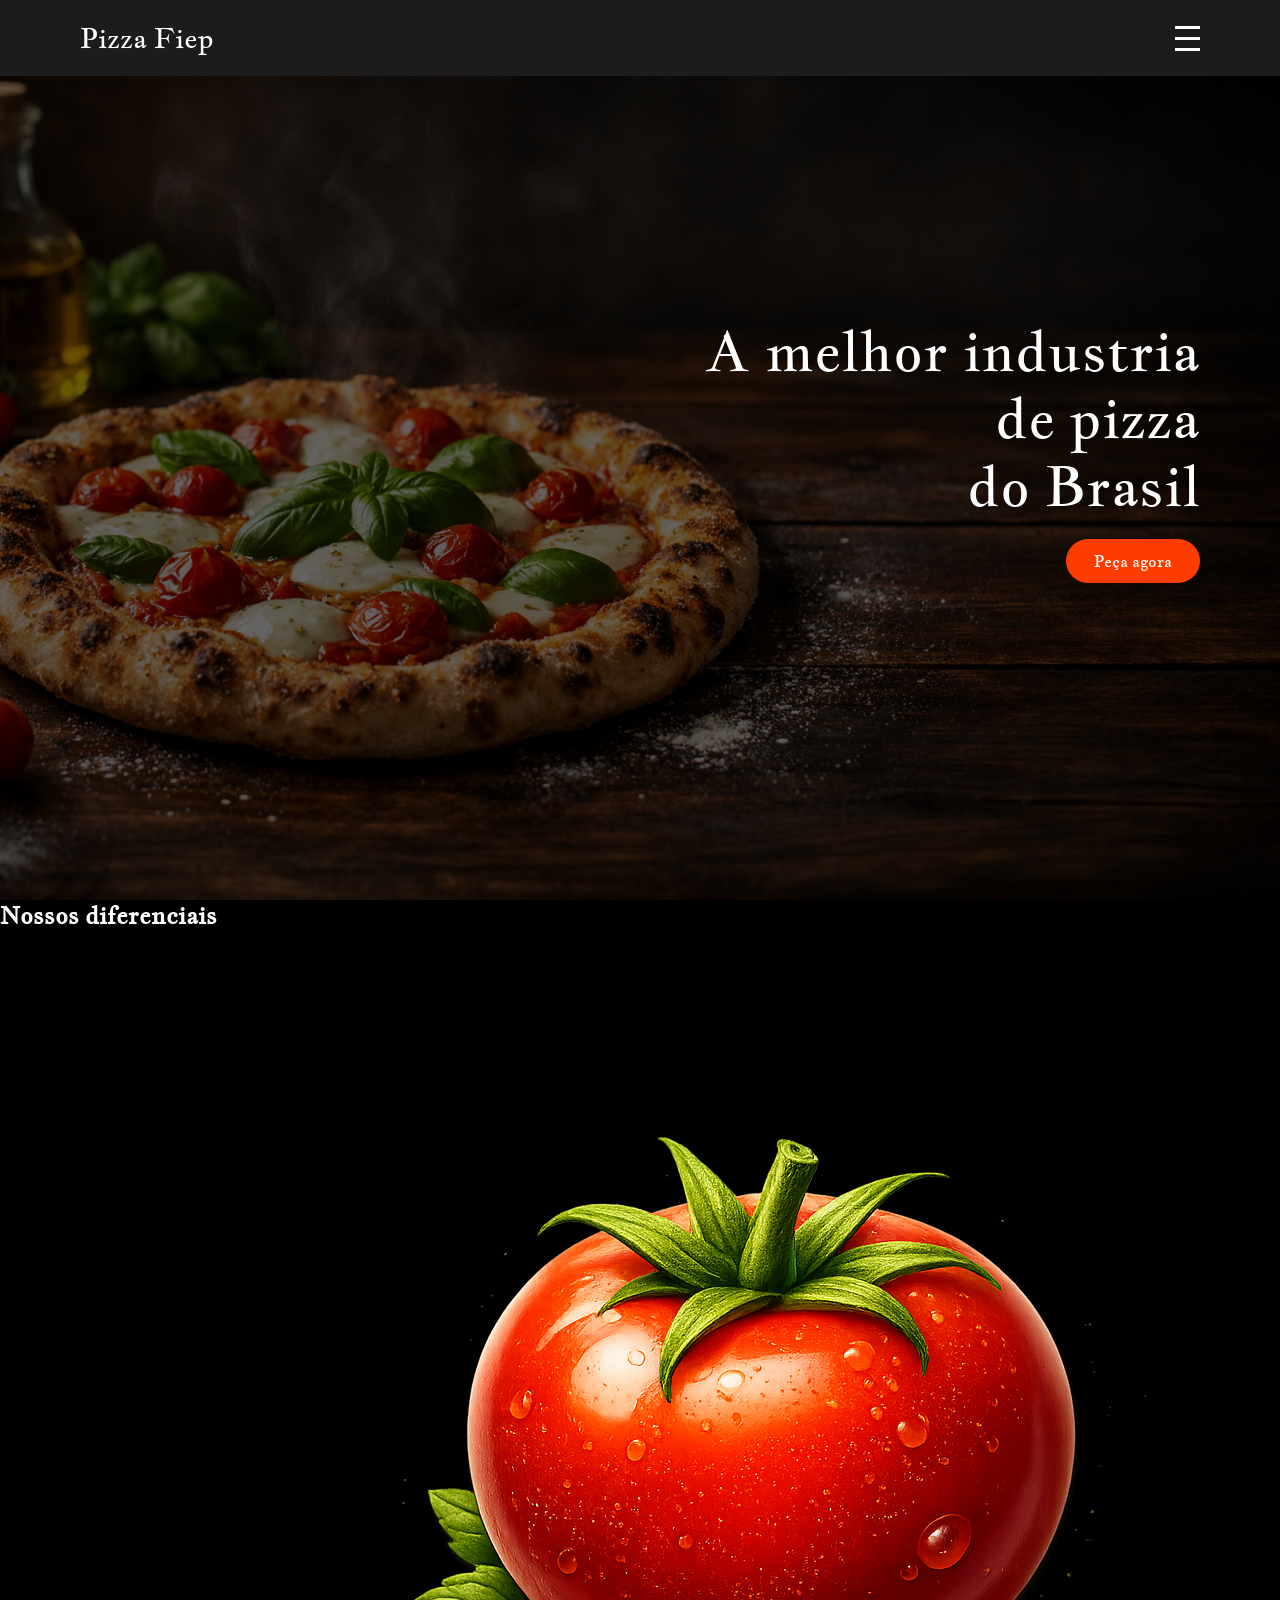
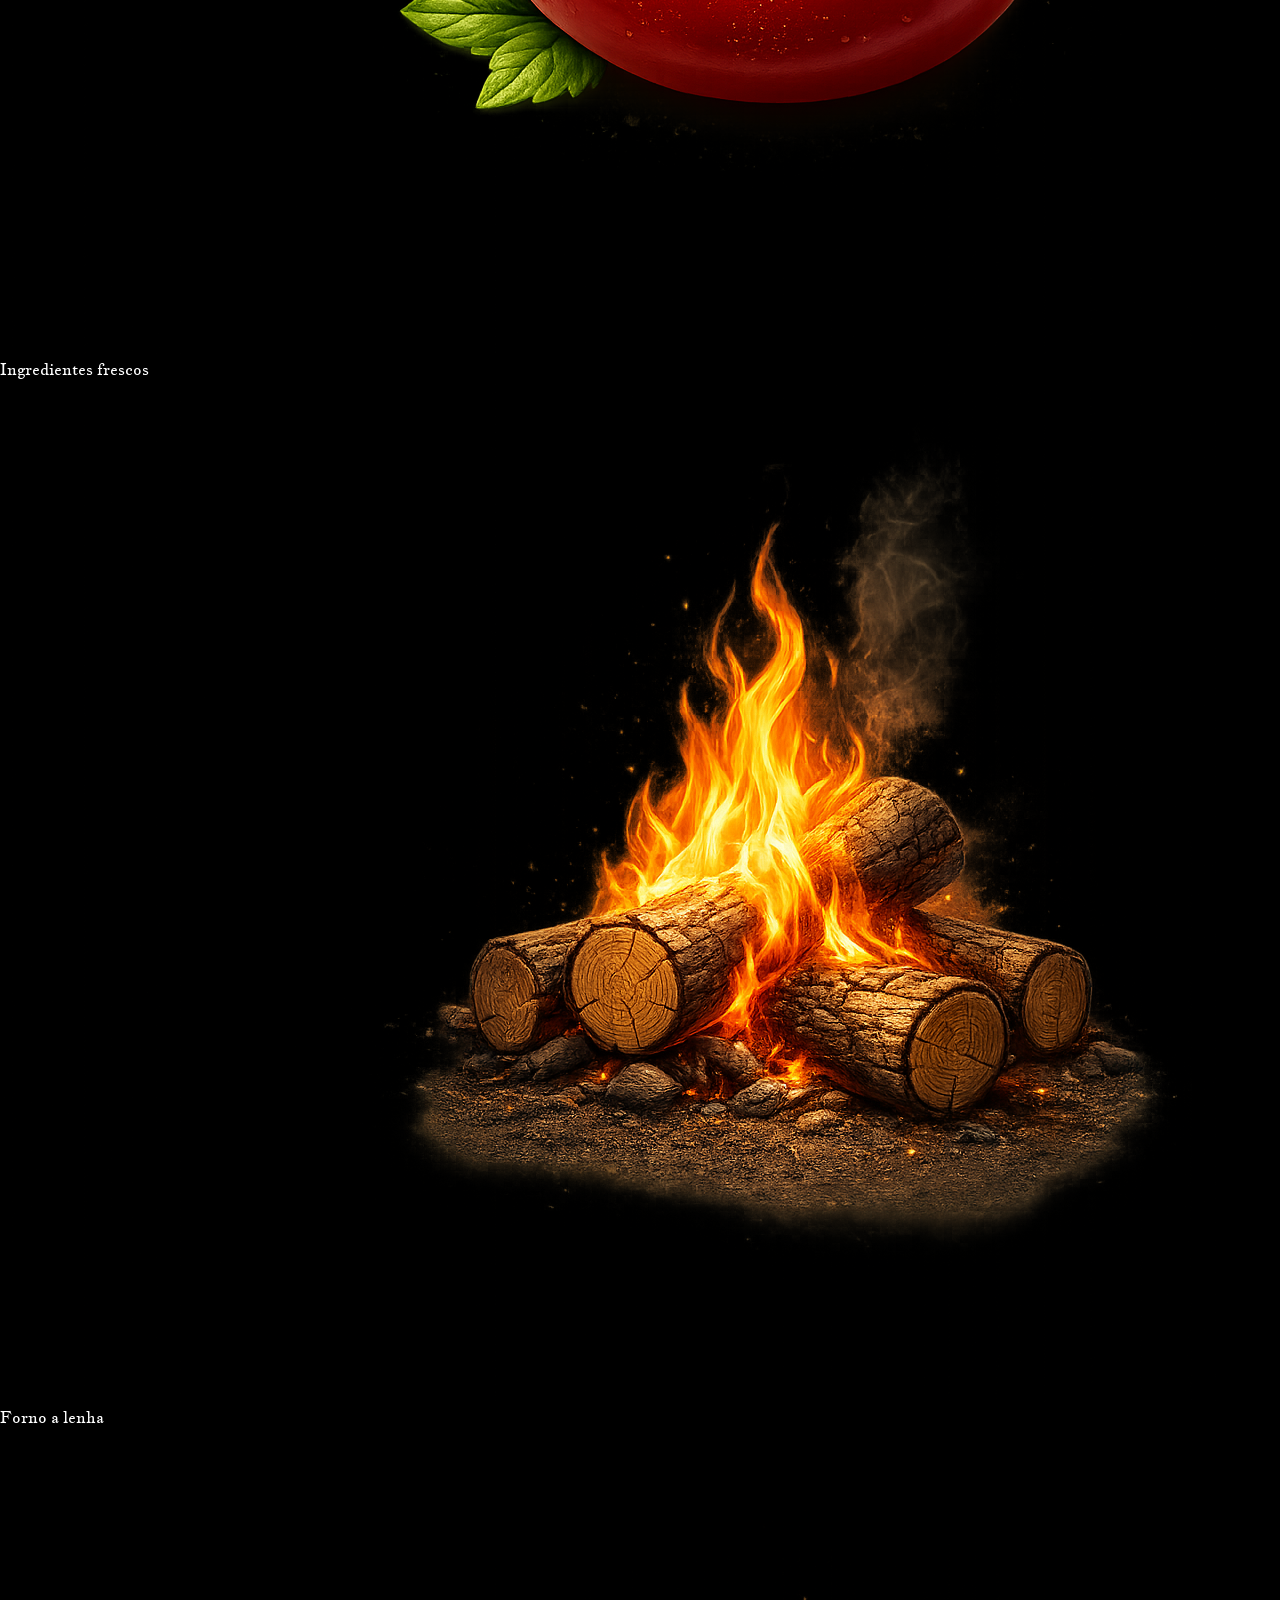
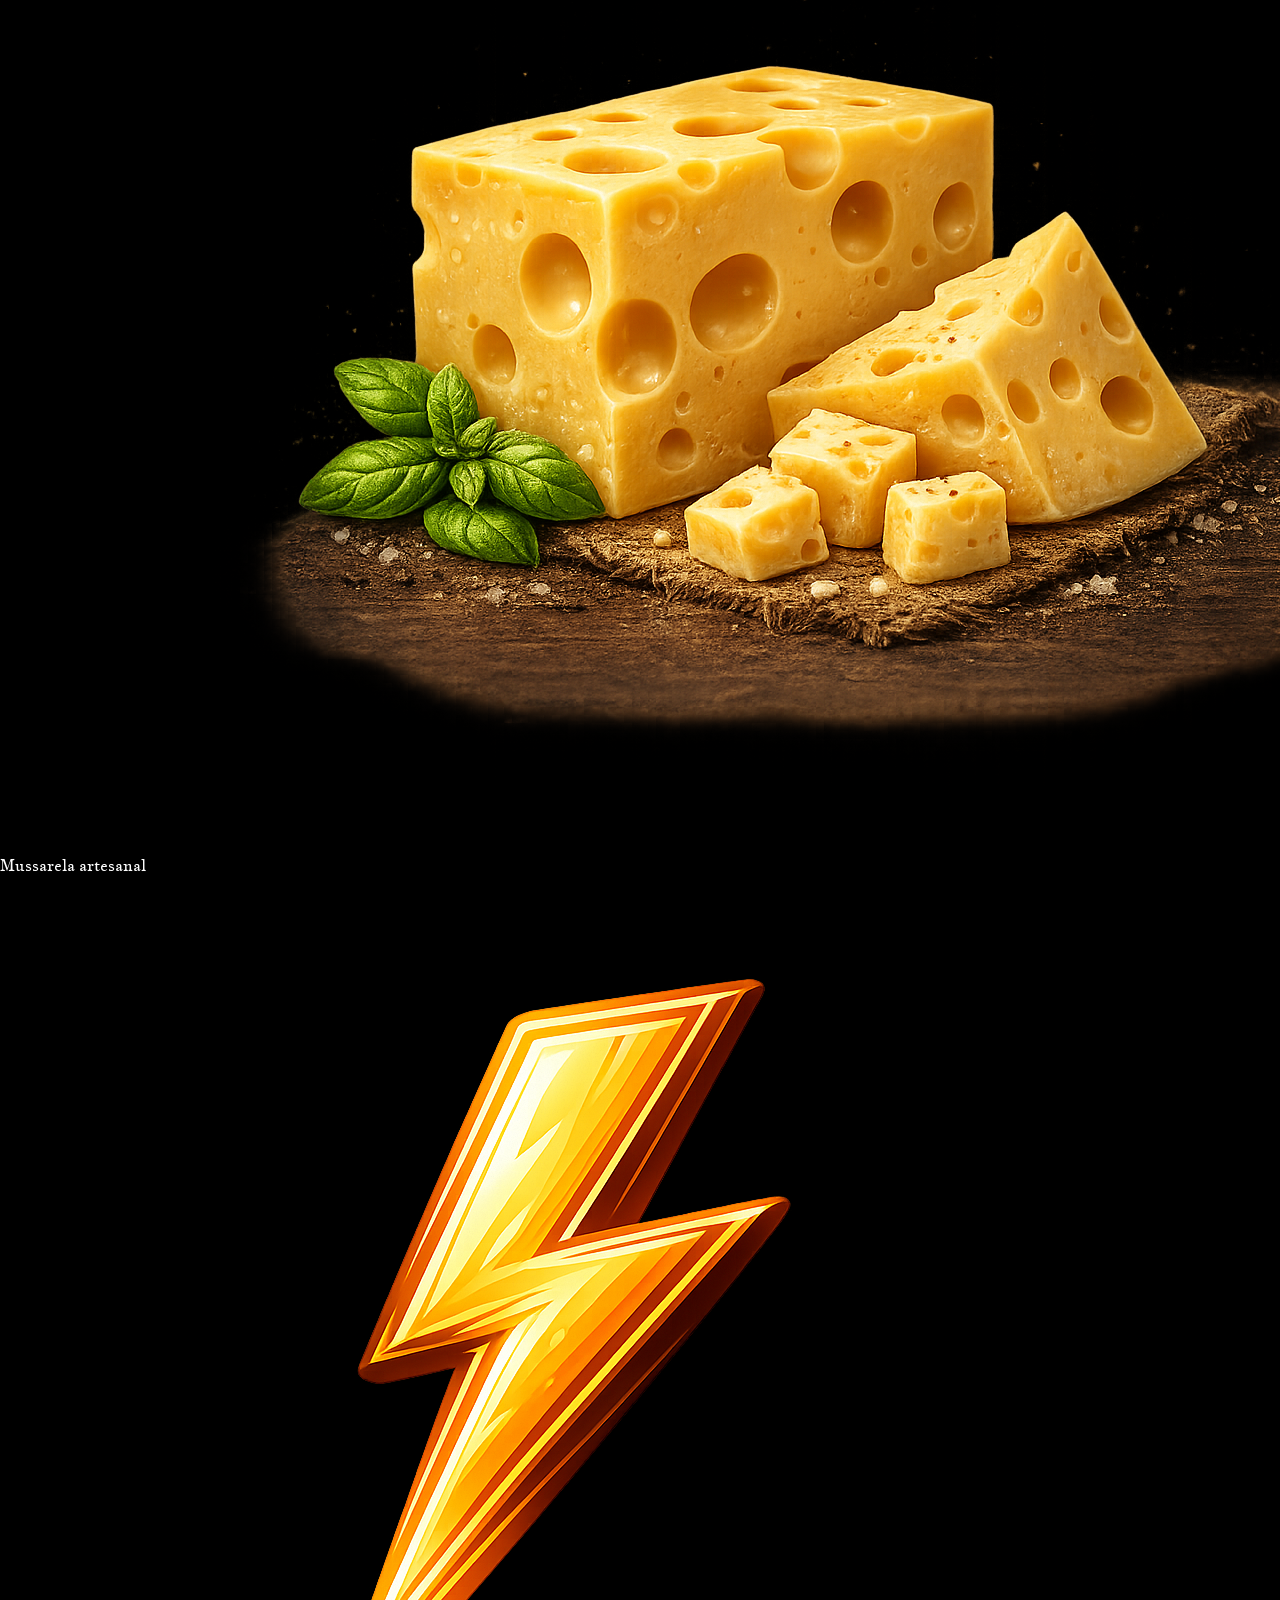
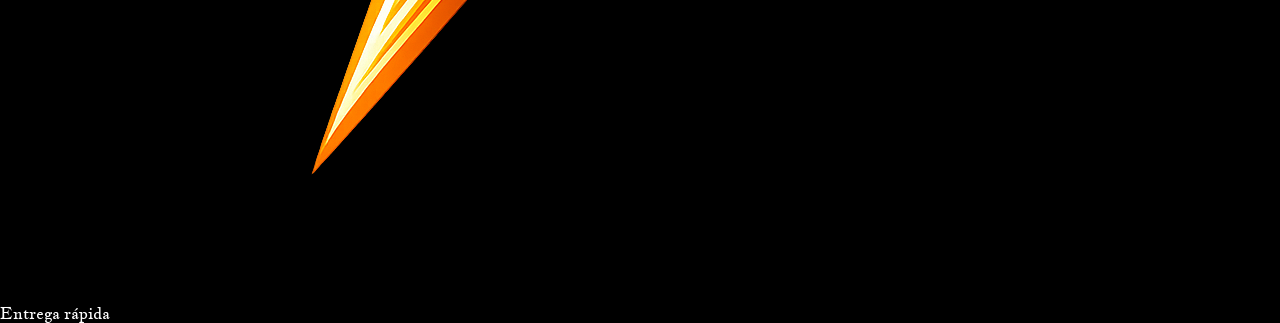
==== pizza-main/index.html @ cd268fab "Add files via upload" ====
<!DOCTYPE html>
<html lang="pt-BR">
<head>
    <meta charset="UTF-8">
    <meta name="viewport" content="width=device-width, initial-scale=1.0">
    <title>Pizza Fiep</title>
    <link rel="stylesheet" href="./style.css">
</head>
<body>
        <!-- MENU -->
         <header class="header">
            <h1 class="logo">Pizza Fiep</h1>

            <div class="menu-toggle" id="menu-toggle">
                <span></span>
                <span></span>
                <span></span>
            </div>
            <nav class="menu" id="menu">
                <a href="#">Home</a>
                <a href="#">Cardápio</a>
                <a href="#">Sobre</a>
                <a href="#">Contato</a>
            </nav>
        </header>
        <!-- HERO -->
        <section class="hero">
            <div class="overlay">
                <div class="hero-text">
                    <h2>A melhor industria <br> de pizza <br> do Brasil</h2>
                    <button>Peça agora</button>
                </div>
            </div>
        </section>
        <div class="overlay-menu" id="overlay-menu"></div>
        <section class="diferenciais">
            <h2>Nossos diferenciais</h2>
            <div class="card">
                <img src="./tomate.png" alt="Tomate">
                <p>Ingredientes frescos</p>
            </div>
            <div class="card">
                <img src="./fogo.png" alt="Fogo">
                <p>Forno a lenha</p>
            </div>
            <div class="card">
                <img src="./queijo.png" alt="Queijo">
                <p>Mussarela artesanal</p>
            </div>
            <div class="card">
                <img src="./relampago.png" alt="Relampago">
                <p>Entrega rápida</p>
            </div>
        </section>
        <section>

        </section>
        <section>

        </section>
        <script src="script.js"></script>
    </body>
</html>
---- pizza-main/style.css ----
@import url('https://fonts.googleapis.com/css2?family=Jacques+Francois&display=swap');
@import url('https://fonts.googleapis.com/css2?family=Cinzel:wght@400..900&display=swap');

*{
    margin: 0;
    padding: 0;
    box-sizing: border-box;
    font-family: Jacques Francois, Cinzel;
}

body{
    background: #000;
    color: #fff;
}

/* ******************************* HEADER **********************************/
.header{
    position: absolute;
    width: 100%;
    top: 0;
    left: 0;
    background-color: #1c1c1c;

    display: flex;
    justify-content: space-between;
    align-items: center;
    padding: 20px 80px;
    z-index: 1000;
}

.logo{
    font-size: 28px;
    font-weight: 500;
}

/*  */
.menu-toggle{
    display: flex;
    flex-direction: column;
    cursor: pointer;
    z-index: 1100;
}

.menu-toggle span{
    width: 25px;
    height: 3px;
    background: white;
    margin: 4px 0;
    transition: 0.3s;
}

/*  */

.menu{
    position: fixed;
    top: 0;
    right: -100%;
    width: 70%;
    height: 100vh;
    background: #111;
    display: flex;
    flex-direction: column;
    padding: 80px 40px;
    transition: 0.4s ease;
}

.menu a{
    margin: 15px 0;
    text-decoration: none;
    color: white;
    font-size: 18px;
}

.menu.active{
    right: 0;
}

/*  */
.overlay-menu{
    position: fixed;
    top: 0;
    left: 0;
    width: 100%;
    height: 100%;
    background: rgba(0, 0, 0, 0.6);
    opacity: 0;
    visibility: hidden;
    transition: 0.3s;
    z-index: 900;
}

.overlay-menu.active{
    opacity: 1;
    visibility: visible;
}

.hero{
    height: 100vh;
    background: url('./pizza-Fundo.png') center/cover no-repeat;
    position: relative;
}

.overlay{
    background: rgba(0, 0, 0, 0.6);
    height: 100vh;

    display: flex;
    align-items: center;
    justify-content: flex-end;
    padding: 0 80px;
}

.hero-text h2{
    font-size: 56px;
    font-weight: 300;
    line-height: 1.2;
    margin-bottom: 20px;

}

.hero-text{
    max-width: 500px;
    text-align: right;
}

.hero-text button{
    padding: 12px 28px;
    background: #ff3c00;
    border: none;
    color: white;
    border-radius: 80px;
    font-size: 16px;
    cursor: pointer;
    transition: 0.3s;
}

.hero-text button:hover{
 color: ;
}
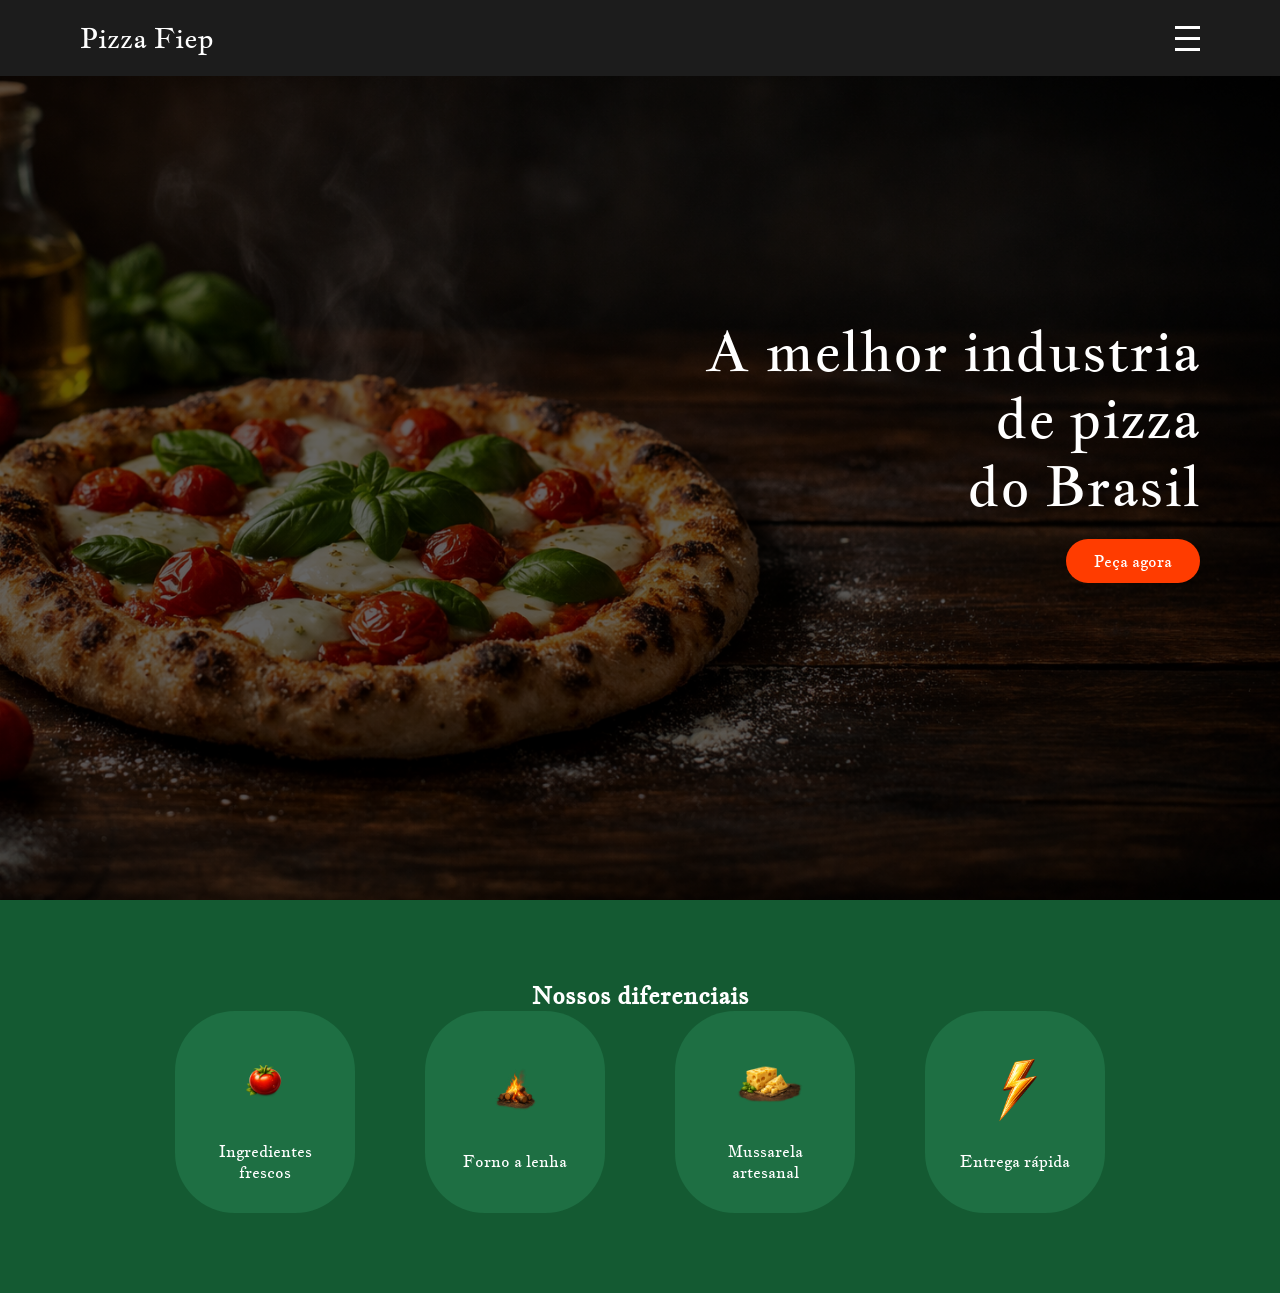
==== commit 102ea7e9: "Add files via upload" ====
--- a/pizza-main/index.html
+++ b/pizza-main/index.html
@@ -34,7 +34,9 @@
         </section>
         <div class="overlay-menu" id="overlay-menu"></div>
         <section class="diferenciais">
+            
             <h2>Nossos diferenciais</h2>
+            <div class="cards">
             <div class="card">
                 <img src="./tomate.png" alt="Tomate">
                 <p>Ingredientes frescos</p>
@@ -51,9 +53,10 @@
                 <img src="./relampago.png" alt="Relampago">
                 <p>Entrega rápida</p>
             </div>
+            </div>
         </section>
         <section>
-
+            
         </section>
         <section>
 
--- a/pizza-main/style.css
+++ b/pizza-main/style.css
@@ -128,12 +128,63 @@
     background: #ff3c00;
     border: none;
     color: white;
-    border-radius: 80px;
+    border-radius: 70px;
     font-size: 16px;
     cursor: pointer;
     transition: 0.3s;
 }
 
 .hero-text button:hover{
- color: ;
+    background: rebeccapurple;
+}
+
+/* ***************DIFERENCIAIS************* */
+.diferenciais{
+    background: #145a32;
+    padding: 80px 20px;
+    text-align: center;
+}
+
+.diferencias h2{
+    margin-bottom: 50px;
+    font-size: 28px;
+}
+
+/* GRID */
+.cards{
+    display: flex;
+    justify-content: center;
+    gap: 30px;
+    flex-wrap: wrap;
+}
+
+.card{
+    background: #1E6F43;
+    padding: 30px;
+    margin: 0 20px;
+    border-radius: 60px;
+    width: 180px;
+
+    display: flex;
+    flex-direction: column;
+    align-items: center;
+    justify-content: center;
+
+    transition: 0.3s;
+}
+
+.card:hover{
+    transform: translateY(-8px);
+}
+
+.card img{
+    width: 80px;
+    height: 80px;
+    object-fit: contain;
+    margin-bottom: 20px;
+}
+
+.card p{
+    font-size: 16px;
+    line-height: 1.3;
 }
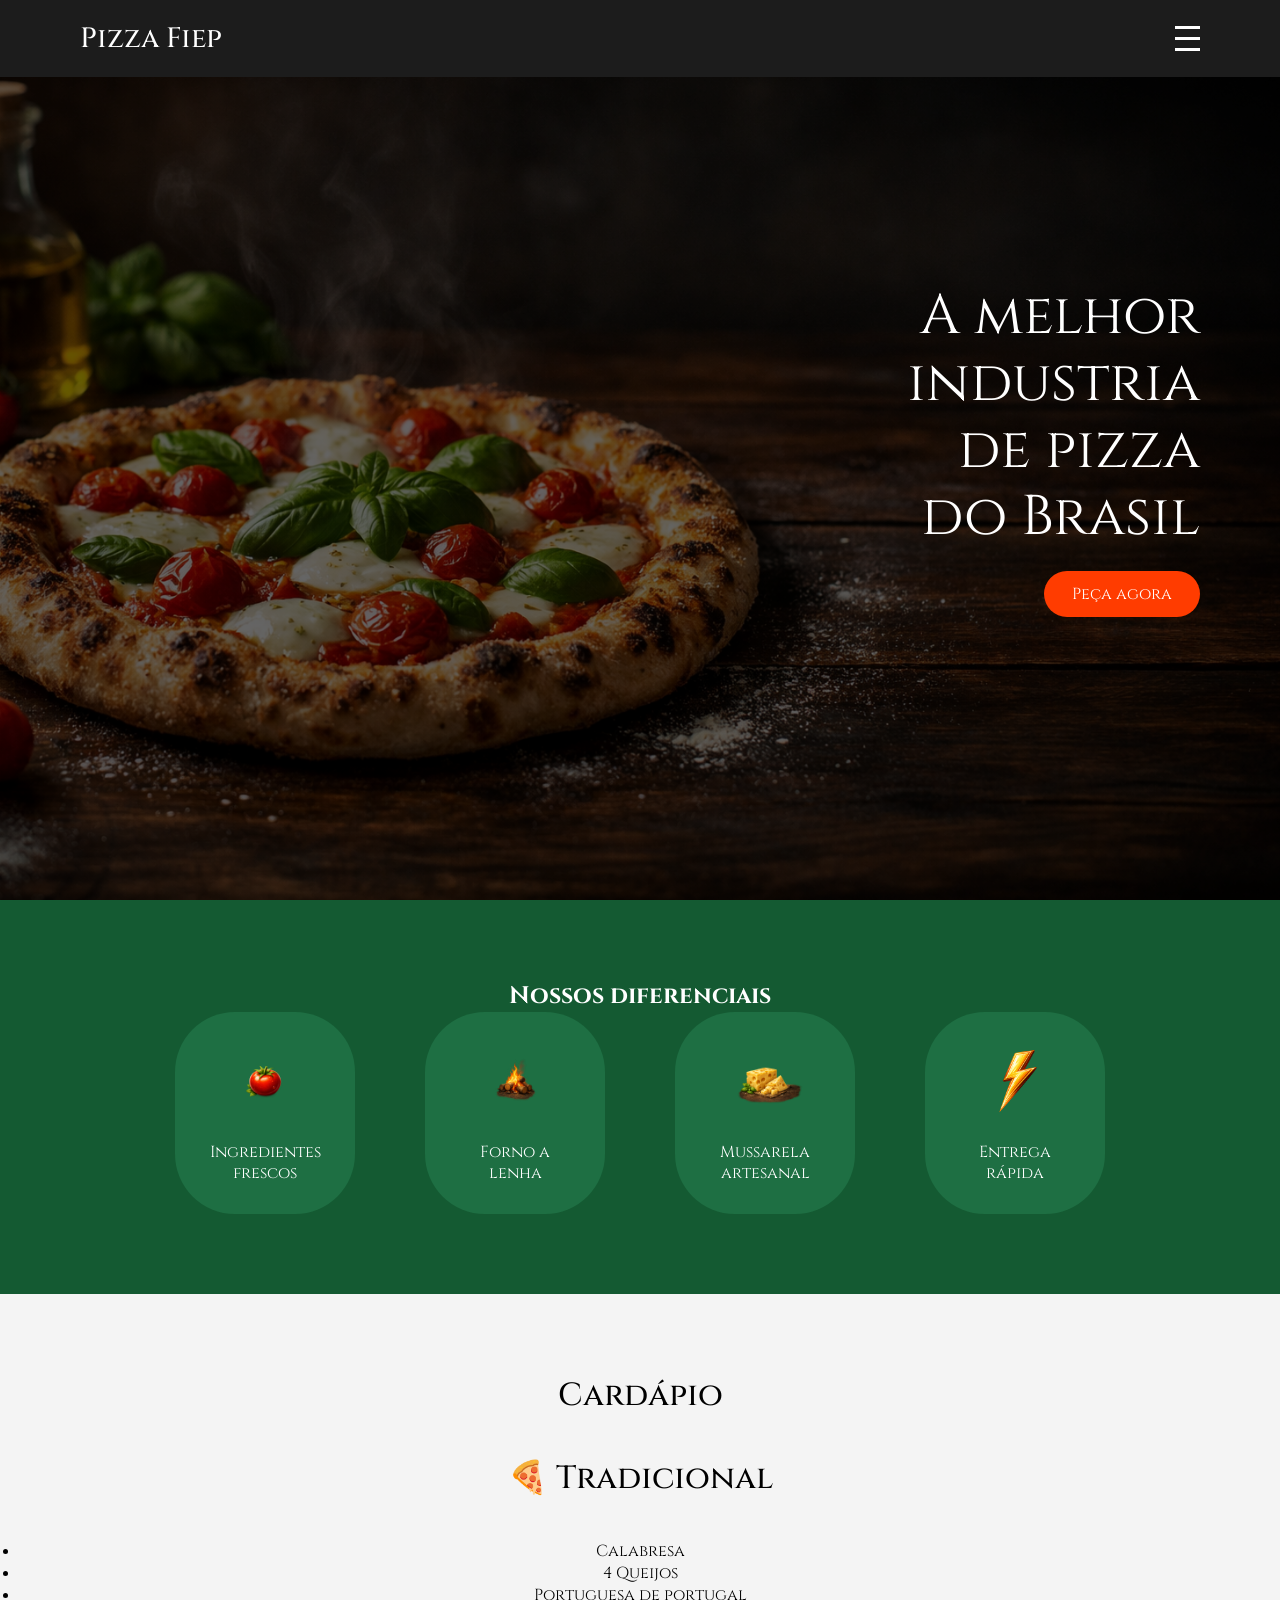
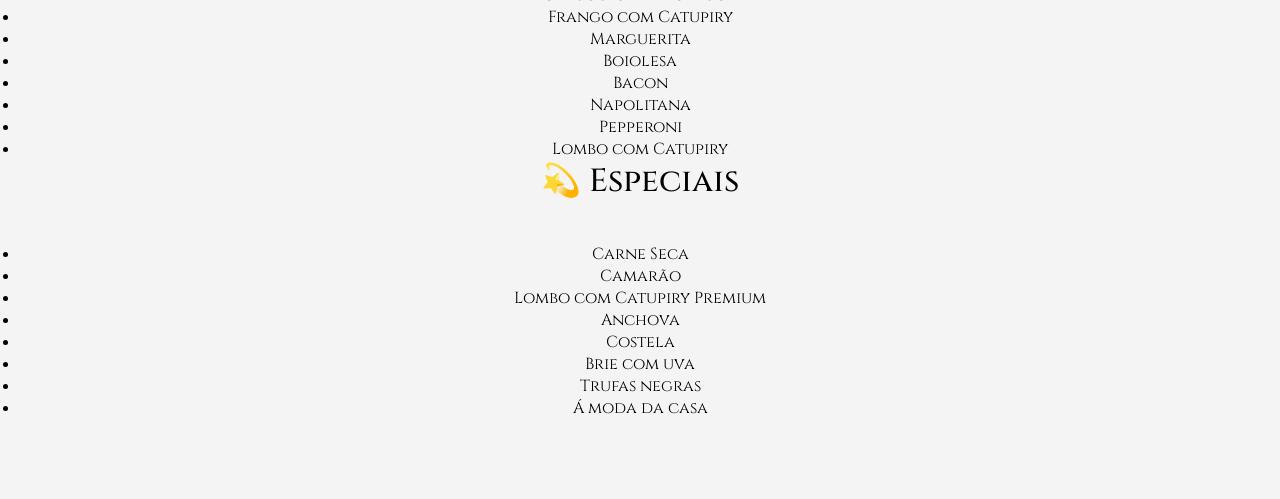
==== commit 3cf36324: "Add files via upload" ====
--- a/pizza-main/index.html
+++ b/pizza-main/index.html
@@ -55,8 +55,34 @@
             </div>
             </div>
         </section>
-        <section>
-            
+        <section class="cardapio">
+            <h2>Cardápio</h2>
+            <div class="lista">
+                <ul data-title="🍕 Tradicional">
+                    <h2>🍕 Tradicional</h2>
+                    <li>Calabresa</li>
+                    <li>4 Queijos</li>
+                    <li>Portuguesa de portugal</li>
+                    <li>Frango com Catupiry</li>
+                    <li>Marguerita</li>
+                    <li>Boiolesa</li>
+                    <li>Bacon</li>
+                    <li>Napolitana</li>
+                    <li>Pepperoni</li>
+                    <li>Lombo com Catupiry</li>
+                </ul>
+                <ul data-title="💫 Especiais">
+                    <h2>💫 Especiais</h2>
+                    <li>Carne Seca</li>
+                    <li>Camarão</li>
+                    <li>Lombo com Catupiry Premium</li>
+                    <li>Anchova</li>
+                    <li>Costela</li>
+                    <li>Brie com uva</li>
+                    <li>Trufas negras</li>
+                    <li>Á moda da casa</li>
+                </ul>
+            </div>
         </section>
         <section>
 
--- a/pizza-main/style.css
+++ b/pizza-main/style.css
@@ -5,7 +5,7 @@
     margin: 0;
     padding: 0;
     box-sizing: border-box;
-    font-family: Jacques Francois, Cinzel;
+    font-family: /*'Jacques Francois',*/ 'Cinzel', serif;
 }
 
 body{
@@ -187,4 +187,17 @@
 .card p{
     font-size: 16px;
     line-height: 1.3;
+}
+
+.cardapio{
+    background: #f4f4f4;
+    color: #000;
+    padding: 80px 20px;
+    text-align: center;
+}
+
+.cardapio h2{
+    font-size: 32px;
+    margin-bottom: 40px;
+    font-weight: 500;
 }
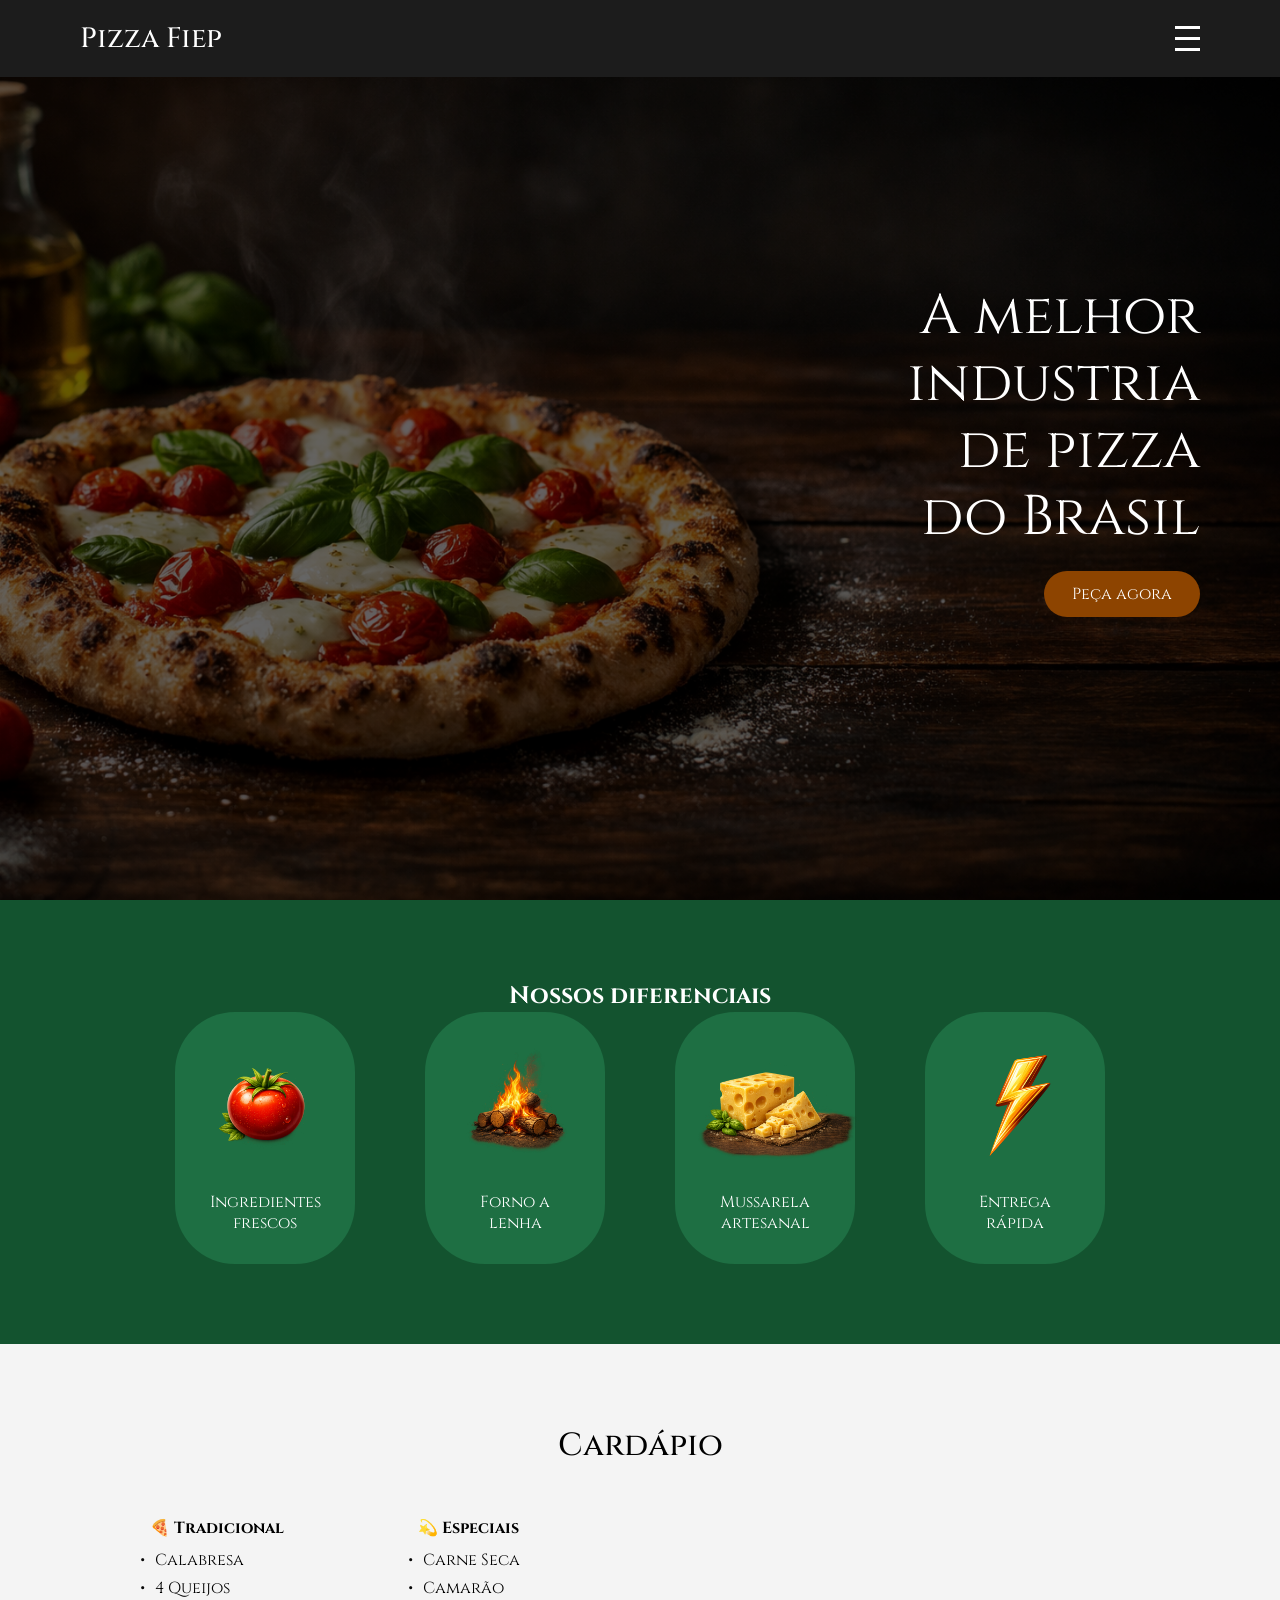
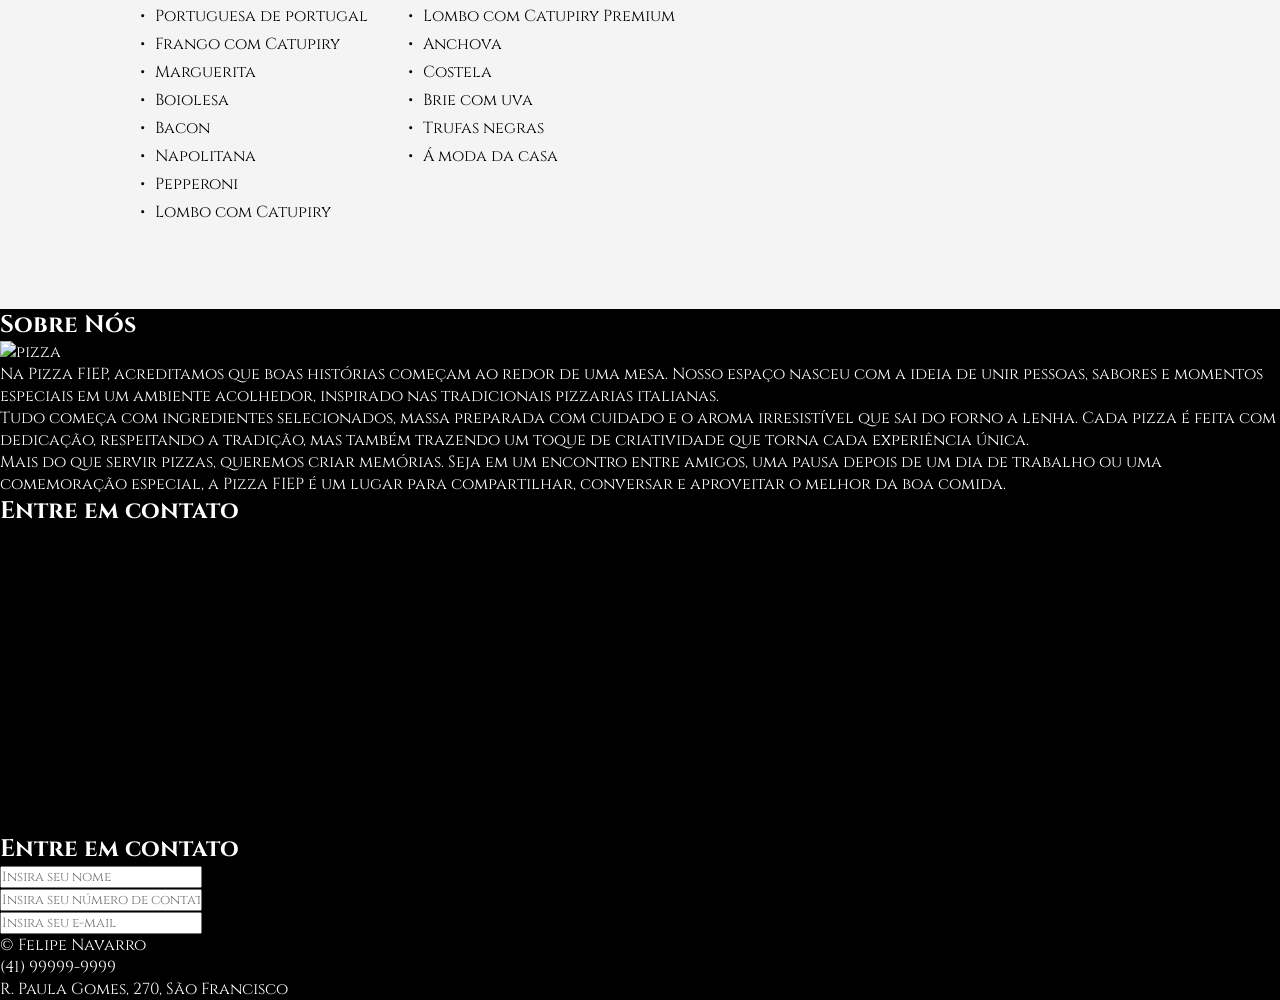
==== commit 163fbe74: "Add files via upload" ====
--- a/pizza-main/index.html
+++ b/pizza-main/index.html
@@ -59,7 +59,7 @@
             <h2>Cardápio</h2>
             <div class="lista">
                 <ul data-title="🍕 Tradicional">
-                    <h2>🍕 Tradicional</h2>
+                    <!-- <h2>🍕 Tradicional</h2> -->
                     <li>Calabresa</li>
                     <li>4 Queijos</li>
                     <li>Portuguesa de portugal</li>
@@ -72,7 +72,7 @@
                     <li>Lombo com Catupiry</li>
                 </ul>
                 <ul data-title="💫 Especiais">
-                    <h2>💫 Especiais</h2>
+                    <!-- <h2>💫 Especiais</h2> -->
                     <li>Carne Seca</li>
                     <li>Camarão</li>
                     <li>Lombo com Catupiry Premium</li>
@@ -84,9 +84,58 @@
                 </ul>
             </div>
         </section>
-        <section>
+        <section class="sobre">
+            <div class="conteudo">
+                <h2>Sobre Nós</h2>
 
+                <img src="" alt="pizza">
+                <div class="texto">
+                     <p>
+                        Na Pizza FIEP, acreditamos que boas histórias começam ao redor de uma mesa. Nosso espaço nasceu com a ideia de unir pessoas, sabores e momentos especiais em um ambiente acolhedor, inspirado nas tradicionais pizzarias italianas. <br>
+                        Tudo começa com ingredientes selecionados, massa preparada com cuidado e o aroma irresistível que sai do forno a lenha. Cada pizza é feita com dedicação, respeitando a tradição, mas também trazendo um toque de criatividade que torna cada experiência única. <br>
+                        Mais do que servir pizzas, queremos criar memórias. Seja em um encontro entre amigos, uma pausa depois de um dia de trabalho ou uma comemoração especial, a Pizza FIEP é um lugar para compartilhar, conversar e aproveitar o melhor da boa comida.
+                    </p>
+                </div>
+            </div>
         </section>
+        <section class="contato">
+            <h2>Entre em contato</h2>
+            <div>
+                <iframe src="https://www.google.com/maps/embed?pb=!1m18!1m12!1m3!1d900.8502735704786!2d-49.273048330363785!3d-25.42485068738002!2m3!1f0!2f0!3f0!3m2!1i1024!2i768!4f13.1!3m3!1m2!1s0x94dce55e3000a6f1%3A0xc52cd0912ecfc2bd!2sCol%C3%A9gio%20SESI%20Celso%20Charuri!5e0!3m2!1spt-BR!2sbr!4v1777905242296!5m2!1spt-BR!2sbr" width="400" height="300" style="border:0;" allowfullscreen="" loading="lazy" referrerpolicy="no-referrer-when-downgrade"></iframe>
+            </div>
+            <div>
+                <form>
+                    <h2>Entre em contato</h2>
+                    <div class="inputform">
+                        <span><i class="fi fi-tr-street-view"></i></span>
+                        <input type="text" placeholder="Insira seu nome">
+                    </div>
+
+                    <div class="inputform">
+                        <span><ion-icon name="call-outline"></ion-icon></span>
+                        <input type="text" placeholder="Insira seu número de contato">
+                    </div>
+
+                    <div class="inputform">
+                        <span><ion-icon name="paper-plane-outline"></ion-icon></span>
+                        <input type="text" placeholder="Insira seu e-mail">
+                    </div>
+                </form>
+            </div>
+        </section>
+        <footer>
+            <div>
+                <p>&copy; Felipe Navarro</p>
+            </div>
+            <div>
+                <p>(41) 99999-9999</p>
+                <p>R. Paula Gomes, 270, São Francisco</p>
+            </div>
+        </footer>
         <script src="script.js"></script>
+        <script>
+            // configuração do javascript do formulário
+
+        </script>
     </body>
 </html>
--- a/pizza-main/style.css
+++ b/pizza-main/style.css
@@ -125,22 +125,22 @@
 
 .hero-text button{
     padding: 12px 28px;
-    background: #ff3c00;
+    background: #8d4400;
     border: none;
     color: white;
     border-radius: 70px;
     font-size: 16px;
     cursor: pointer;
-    transition: 0.3s;
+    transition: 0.4s;
 }
 
 .hero-text button:hover{
-    background: rebeccapurple;
+    background: #dd3400;
 }
 
 /* ***************DIFERENCIAIS************* */
 .diferenciais{
-    background: #145a32;
+    background: #13532f;
     padding: 80px 20px;
     text-align: center;
 }
@@ -178,8 +178,8 @@
 }
 
 .card img{
-    width: 80px;
-    height: 80px;
+    width: 500px;
+    height: 130px;
     object-fit: contain;
     margin-bottom: 20px;
 }
@@ -200,4 +200,46 @@
     font-size: 32px;
     margin-bottom: 40px;
     font-weight: 500;
-}+}
+
+/* GRID */
+
+.lista{
+    display: flex;
+    grid-template-columns: repeat(3, 1fr);
+    gap: 40px;
+    max-width: 1000px;
+    margin: 0 auto;
+    text-align: left;
+}
+
+.lista ul{
+    list-style: none;
+
+}
+
+/* titulo das colunas */
+.lista ul::before{
+    content: attr(data-title);
+    display: block;
+    font-weight: bold;
+    margin: 10px;
+}
+
+/* itens */
+.lista li{
+    margin: 6px 0;
+    font-weight: 15px;
+    position: relative;
+    padding-left: 15px;
+}
+
+/* bolinha como mo figma */
+
+.lista li::before{
+    content: "•";
+    position: absolute;
+    left: 0;
+    color:#060606
+}
+
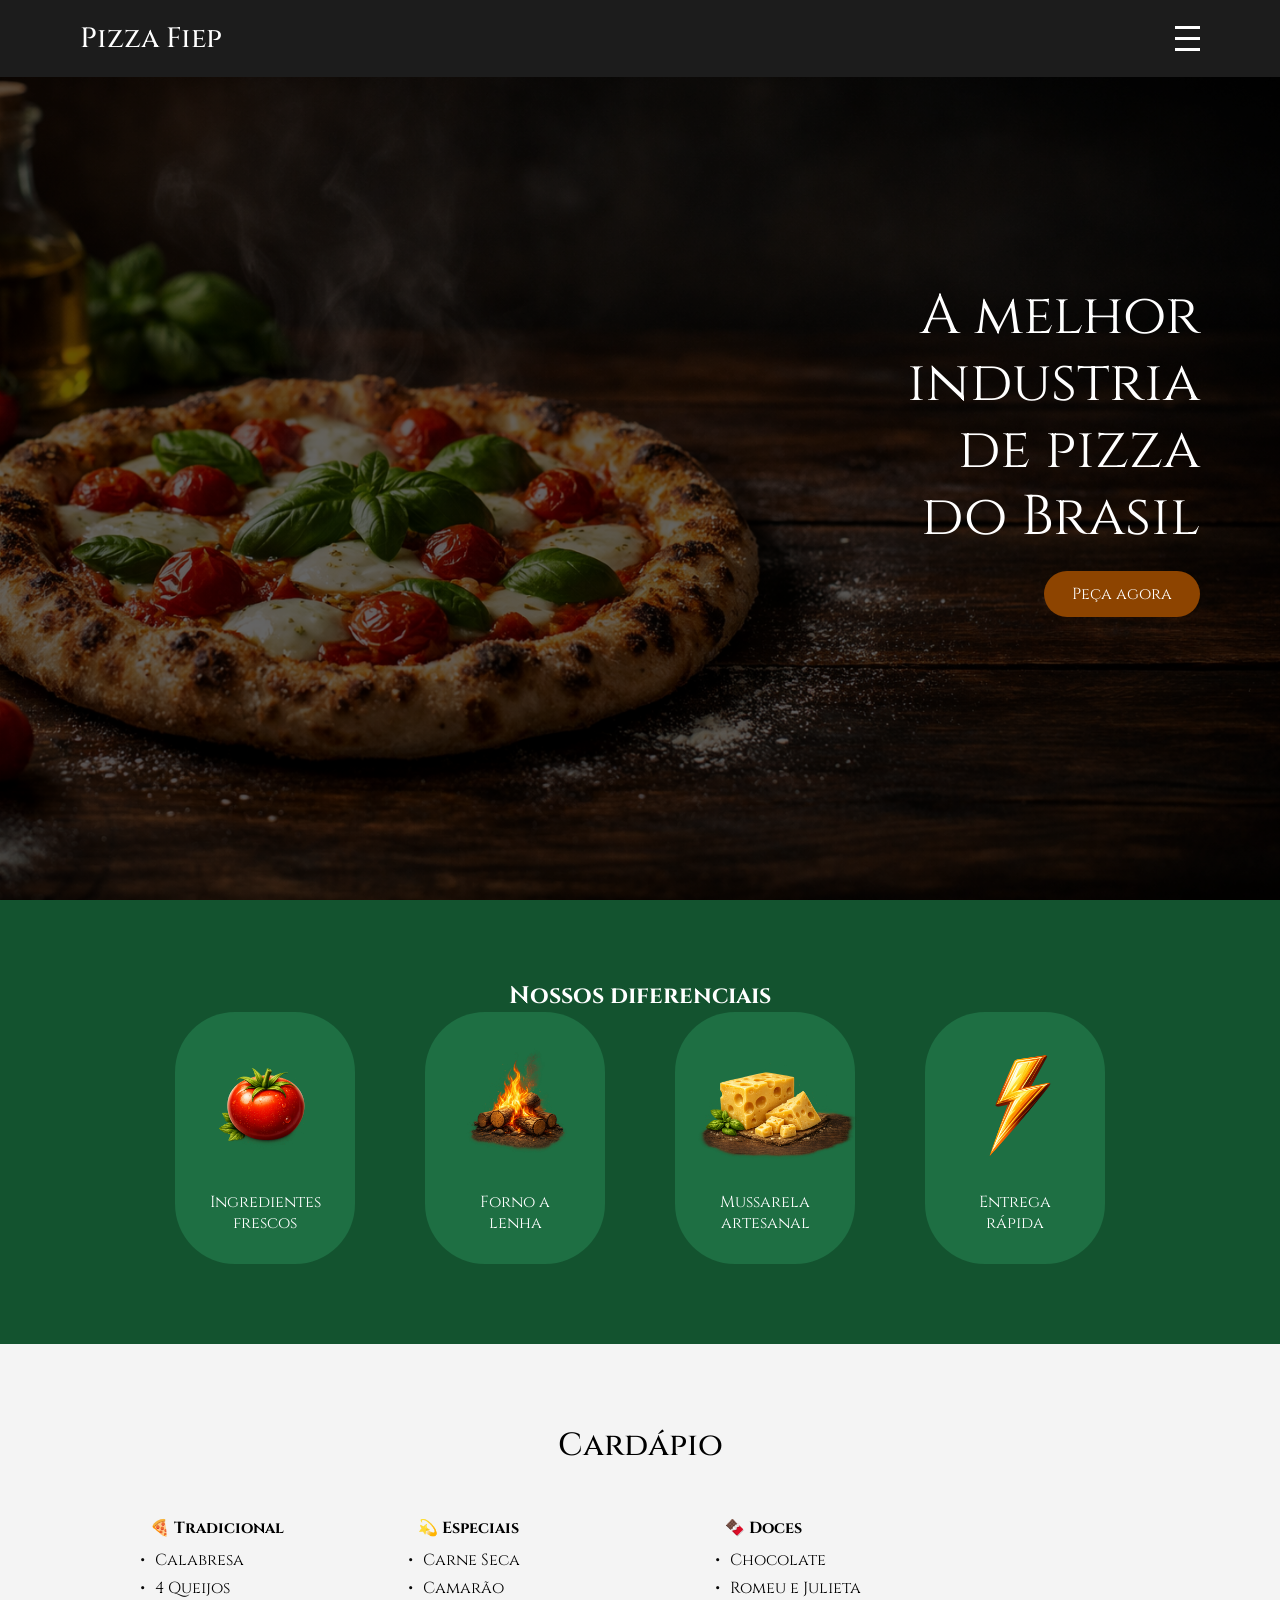
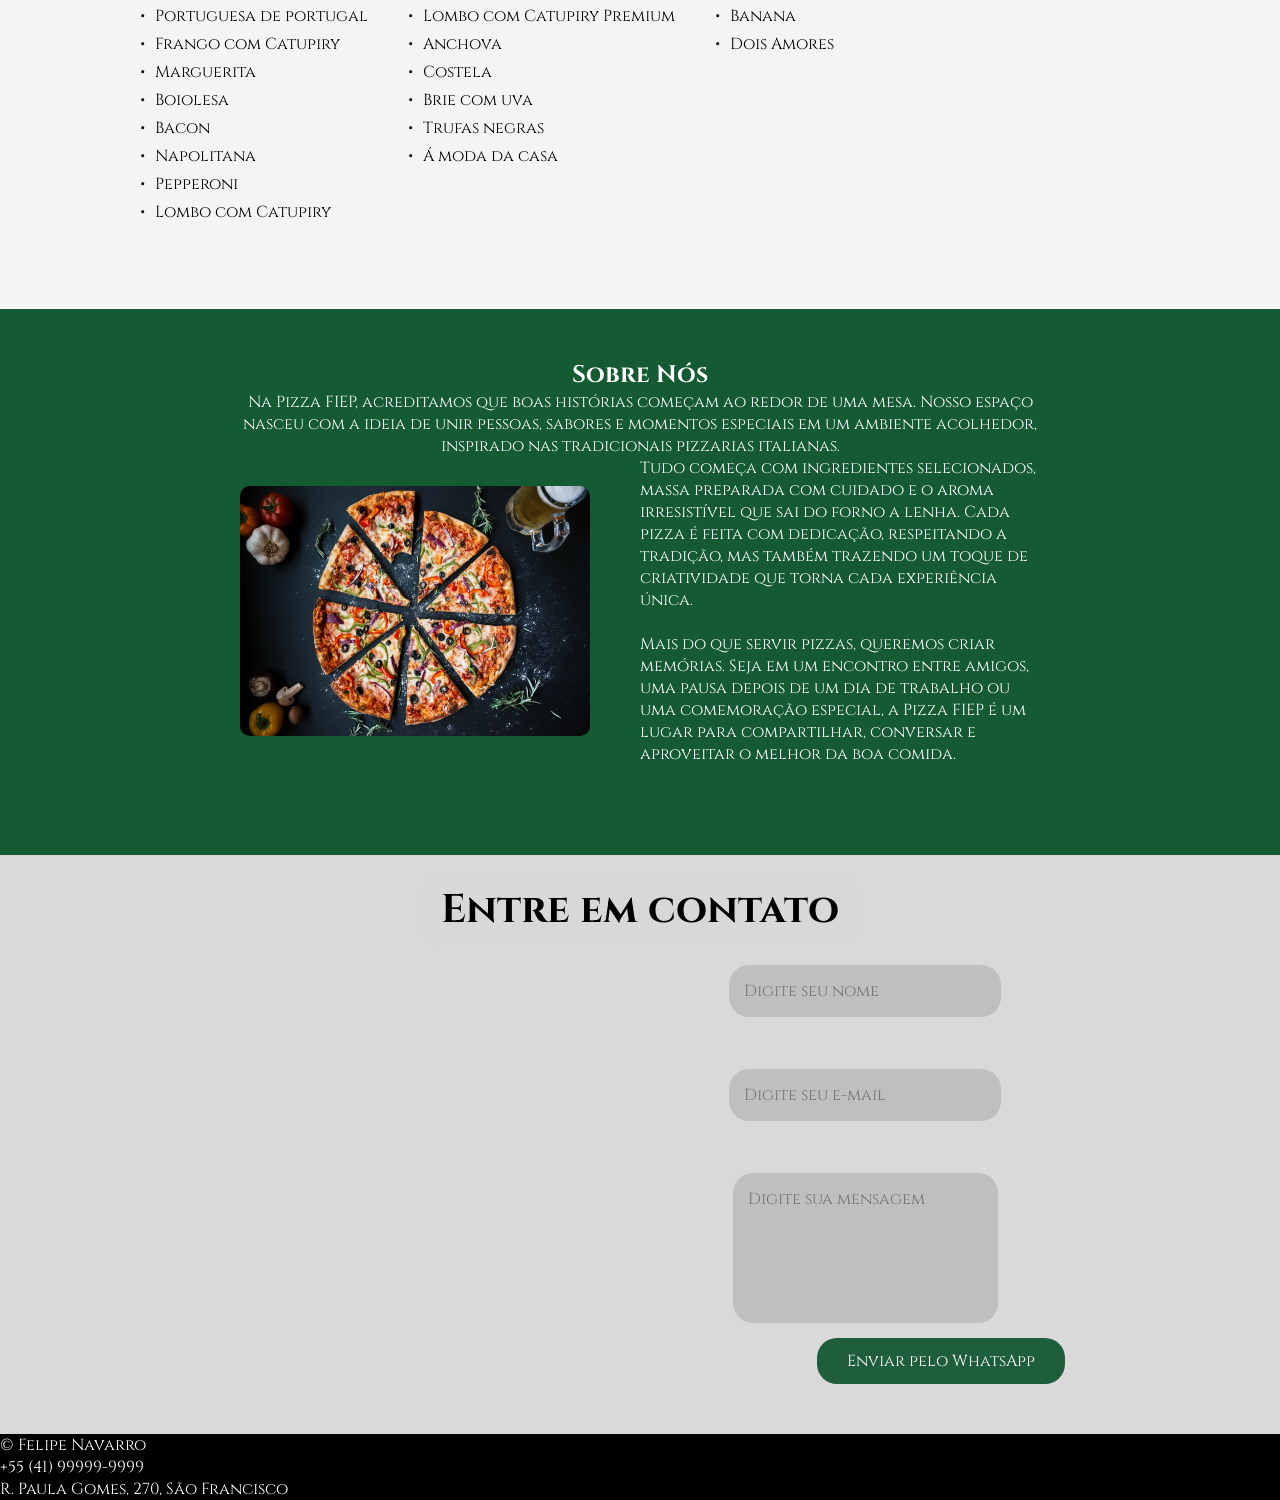
==== commit 09253638: "Add files via upload" ====
--- a/pizza-main/index.html
+++ b/pizza-main/index.html
@@ -82,45 +82,68 @@
                     <li>Trufas negras</li>
                     <li>Á moda da casa</li>
                 </ul>
+                <ul data-title="🍫 Doces">
+                    <li>Chocolate</li>
+                    <li>Romeu e Julieta</li>
+                    <li>Banana</li>
+                    <li>Dois Amores</li>
+                </ul>
             </div>
         </section>
         <section class="sobre">
             <div class="conteudo">
                 <h2>Sobre Nós</h2>
 
-                <img src="" alt="pizza">
-                <div class="texto">
-                     <p>
-                        Na Pizza FIEP, acreditamos que boas histórias começam ao redor de uma mesa. Nosso espaço nasceu com a ideia de unir pessoas, sabores e momentos especiais em um ambiente acolhedor, inspirado nas tradicionais pizzarias italianas. <br>
-                        Tudo começa com ingredientes selecionados, massa preparada com cuidado e o aroma irresistível que sai do forno a lenha. Cada pizza é feita com dedicação, respeitando a tradição, mas também trazendo um toque de criatividade que torna cada experiência única. <br>
-                        Mais do que servir pizzas, queremos criar memórias. Seja em um encontro entre amigos, uma pausa depois de um dia de trabalho ou uma comemoração especial, a Pizza FIEP é um lugar para compartilhar, conversar e aproveitar o melhor da boa comida.
-                    </p>
-                </div>
+        <div class="textoC">
+          <p>
+            Na Pizza FIEP, acreditamos que boas histórias começam ao redor de
+            uma mesa. Nosso espaço nasceu com a ideia de unir pessoas, sabores e
+            momentos especiais em um ambiente acolhedor, inspirado nas
+            tradicionais pizzarias italianas.
+          </p>
+          <div class="anuncio">
+            <img src="Pizza-sobre.png" alt="anunciopp"/>
+
+            <div class="textoL">
+              <p>
+                Tudo começa com ingredientes selecionados, massa preparada com
+                cuidado e o aroma irresistível que sai do forno a lenha. Cada
+                pizza é feita com dedicação, respeitando a tradição, mas também
+                trazendo um toque de criatividade que torna cada experiência
+                única.
+                <br>
+                <br>Mais do que servir pizzas, queremos criar memórias. Seja
+                em um encontro entre amigos, uma pausa depois de um dia de
+                trabalho ou uma comemoração especial, a Pizza FIEP é um lugar
+                para compartilhar, conversar e aproveitar o melhor da boa
+                comida.
+              </p>
+            </div>
+          </div>
+        </div>
             </div>
         </section>
         <section class="contato">
+            <div>
             <h2>Entre em contato</h2>
-            <div>
-                <iframe src="https://www.google.com/maps/embed?pb=!1m18!1m12!1m3!1d900.8502735704786!2d-49.273048330363785!3d-25.42485068738002!2m3!1f0!2f0!3f0!3m2!1i1024!2i768!4f13.1!3m3!1m2!1s0x94dce55e3000a6f1%3A0xc52cd0912ecfc2bd!2sCol%C3%A9gio%20SESI%20Celso%20Charuri!5e0!3m2!1spt-BR!2sbr!4v1777905242296!5m2!1spt-BR!2sbr" width="400" height="300" style="border:0;" allowfullscreen="" loading="lazy" referrerpolicy="no-referrer-when-downgrade"></iframe>
             </div>
-            <div>
-                <form>
-                    <h2>Entre em contato</h2>
-                    <div class="inputform">
-                        <span><i class="fi fi-tr-street-view"></i></span>
-                        <input type="text" placeholder="Insira seu nome">
-                    </div>
-
-                    <div class="inputform">
-                        <span><ion-icon name="call-outline"></ion-icon></span>
-                        <input type="text" placeholder="Insira seu número de contato">
-                    </div>
-
-                    <div class="inputform">
-                        <span><ion-icon name="paper-plane-outline"></ion-icon></span>
-                        <input type="text" placeholder="Insira seu e-mail">
-                    </div>
-                </form>
+                <div class=""></div>
+                <div>
+                    <iframe src="https://www.google.com/maps/embed?pb=!1m18!1m12!1m3!1d900.8502735704786!2d-49.273048330363785!3d-25.42485068738002!2m3!1f0!2f0!3f0!3m2!1i1024!2i768!4f13.1!3m3!1m2!1s0x94dce55e3000a6f1%3A0xc52cd0912ecfc2bd!2sCol%C3%A9gio%20SESI%20Celso%20Charuri!5e0!3m2!1spt-BR!2sbr!4v1777905242296!5m2!1spt-BR!2sbr" width="400" height="300" style="border:0;" allowfullscreen="" loading="lazy" referrerpolicy="no-referrer-when-downgrade"></iframe>
+                </div>
+                <div>
+                    <form class="forms">
+                    
+                       
+                        <input type="text" class="form-control" placeholder="Digite seu nome" required><br>
+                       
+                        <input type="email" class="form-control" placeholder="Digite seu e-mail" required><br>
+                     
+                        <textarea id="message" rows="4" placeholder="Digite sua mensagem"></textarea>
+                
+                        <button type="submit">Enviar pelo WhatsApp</button>
+                    </form>
+                </div>
             </div>
         </section>
         <footer>
@@ -128,14 +151,10 @@
                 <p>&copy; Felipe Navarro</p>
             </div>
             <div>
-                <p>(41) 99999-9999</p>
+                <p>+55 (41) 99999-9999</p>
                 <p>R. Paula Gomes, 270, São Francisco</p>
             </div>
         </footer>
         <script src="script.js"></script>
-        <script>
-            // configuração do javascript do formulário
-
-        </script>
     </body>
 </html>
--- a/pizza-main/style.css
+++ b/pizza-main/style.css
@@ -243,3 +243,122 @@
     color:#060606
 }
 
+.sobre {
+  background-color: #145a32;
+  text-align: center;
+  padding: 50px;
+}
+
+.contato {
+  background-color: #000;
+}
+
+.rodape {
+  background-color: #000;
+}
+
+.textoC {
+  max-width: 800px;
+  margin: 0 auto 40px auto;
+}
+
+.textoL {
+  max-width: 500px;
+  text-align: left;
+}
+
+.anuncio{
+  display: flex;
+  flex-direction: row;
+  align-items: center;
+  justify-content: center;
+  gap: 50px;
+}
+
+.sobre img{
+  width: 350px;
+  height: 250px;
+  border-radius: 10px;
+  box-shadow: #111;
+}
+
+
+.contato {
+  position: relative;  
+  background-color: #d9d9d9;
+  padding: 50px 20px;
+  padding-top: 110px;  
+  display: flex;
+  justify-content: center;
+}
+
+/* .cont{
+    justify-content: center;
+    display: flex;
+} */
+
+.contato h2{
+    position: absolute;
+    top: 20px;
+    left: 50%;
+    transform: translateX(-50%);
+    z-index: 10;
+    background: #d9d9d9f2; /* cor de fundo para legibilidade */
+    color: #000;
+    padding: 8px 18px;
+    border-radius: 12px;
+    font-size: 40px;
+    margin: 0;
+    text-align: center;
+}
+
+.contato iframe{
+    width: 450px;
+    height: 350px;
+    position: relative;
+    border-radius: 2%;
+}
+
+
+
+.forms {
+  width: 400px;
+  display: flex;
+  flex-direction: column;
+  gap: 15px;
+}
+
+.forms input, .forms textarea {
+    margin: auto;
+  background-color: #bfbfbf;
+  border: none;
+  border-radius: 20px;
+  padding: 15px;
+  font-size: 16px;
+  outline: none;
+}
+
+.forms textarea {
+  height: 150px;
+  resize: none;
+}
+
+.forms button {
+  align-self: flex-end;
+  background-color: #1f5e3b;
+  color: white;
+  border: none;
+  border-radius: 20px;
+  padding: 12px 30px;
+  font-size: 16px;
+  cursor: pointer;
+}
+
+.forms button:hover {
+  background-color: #174a2e;
+}
+
+@media (max-width: 600px) {
+  .contato { padding-top: 90px; }
+  .contato h2 { top: 12px; font-size: 28px; padding: 6px 12px; }
+}
